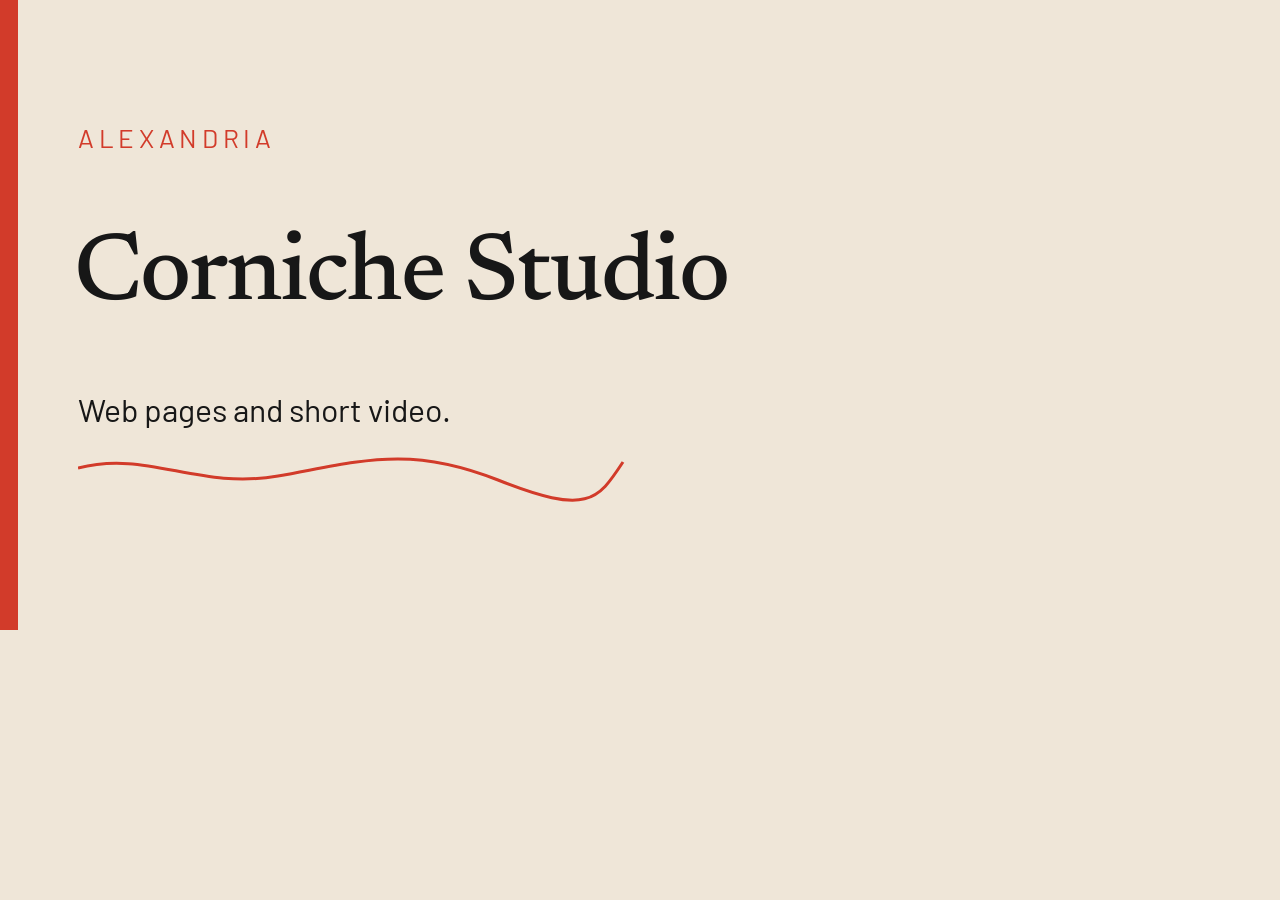
==== tools/og/og.html @ bbc0e8fa "Regenerate the Corniche Studio Open Graph image. Add a Playwright script that renders tools/og/og.ht" ====
<!doctype html><html><head><meta charset="utf-8"><link rel="stylesheet" href="../../fonts/faces.css"><style>
html,body{margin:0;width:1200px;height:630px;background:#efe6d8;overflow:hidden}
.bar{position:absolute;left:0;top:0;width:18px;height:630px;background:#d23b2a}
.loc{position:absolute;left:78px;top:122px;font:400 26px Barlow,sans-serif;letter-spacing:.18em;color:#d23b2a}
h1{position:absolute;left:74px;top:228px;margin:0;font:500 96px Newsreader,serif;letter-spacing:-.02em;color:#171717;line-height:1}
.sub{position:absolute;left:78px;top:390px;font:400 32px Barlow,sans-serif;color:#171717}
svg{position:absolute;left:78px;top:450px}
</style></head><body><div class="bar"></div><div class="loc">ALEXANDRIA</div><h1>Corniche Studio</h1><div class="sub">Web pages and short video.</div>
<svg width="560" height="70" viewBox="0 0 560 70"><path d="M0 18 C 70 0, 120 40, 200 26 S 330 -6, 420 30 S 520 50, 545 12" fill="none" stroke="#d23b2a" stroke-width="3"/></svg>
</body></html>
---- fonts/faces.css ----
@font-face {
  font-family: Newsreader;
  font-style: normal;
  font-weight: 500;
  font-display: swap;
  src: url("./newsreader-500.woff2") format("woff2");
}

@font-face {
  font-family: Barlow;
  font-style: normal;
  font-weight: 400;
  font-display: swap;
  src: url("./barlow-400.woff2") format("woff2");
}

@font-face {
  font-family: Barlow;
  font-style: normal;
  font-weight: 600;
  font-display: swap;
  src: url("./barlow-600.woff2") format("woff2");
}
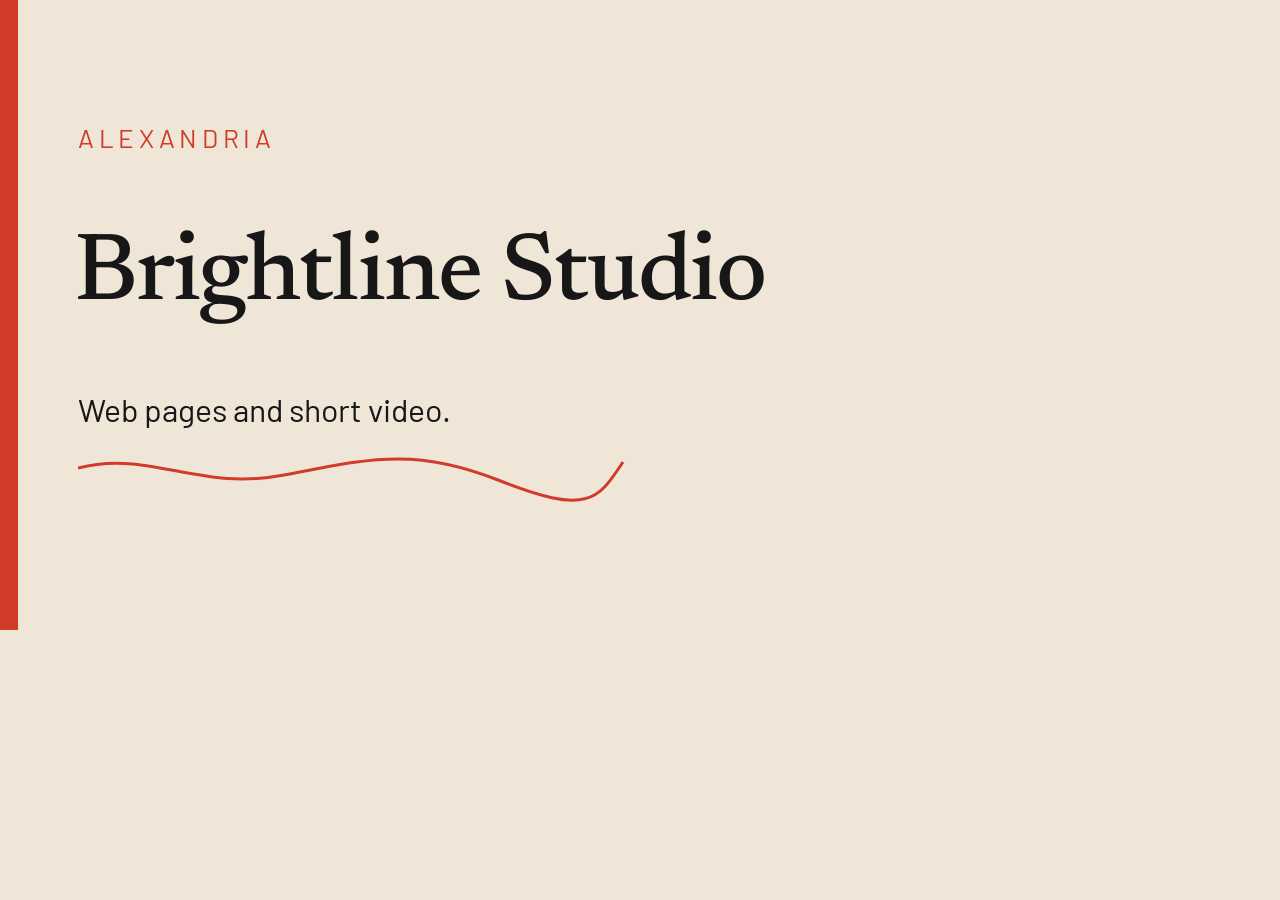
==== commit 388d763c: "Rebrand the public studio name to Brightline Studio. Update the homepage title, description, and vis" ====
--- a/tools/og/og.html
+++ b/tools/og/og.html
@@ -5,6 +5,6 @@
 h1{position:absolute;left:74px;top:228px;margin:0;font:500 96px Newsreader,serif;letter-spacing:-.02em;color:#171717;line-height:1}
 .sub{position:absolute;left:78px;top:390px;font:400 32px Barlow,sans-serif;color:#171717}
 svg{position:absolute;left:78px;top:450px}
-</style></head><body><div class="bar"></div><div class="loc">ALEXANDRIA</div><h1>Corniche Studio</h1><div class="sub">Web pages and short video.</div>
+</style></head><body><div class="bar"></div><div class="loc">ALEXANDRIA</div><h1>Brightline Studio</h1><div class="sub">Web pages and short video.</div>
 <svg width="560" height="70" viewBox="0 0 560 70"><path d="M0 18 C 70 0, 120 40, 200 26 S 330 -6, 420 30 S 520 50, 545 12" fill="none" stroke="#d23b2a" stroke-width="3"/></svg>
 </body></html>
